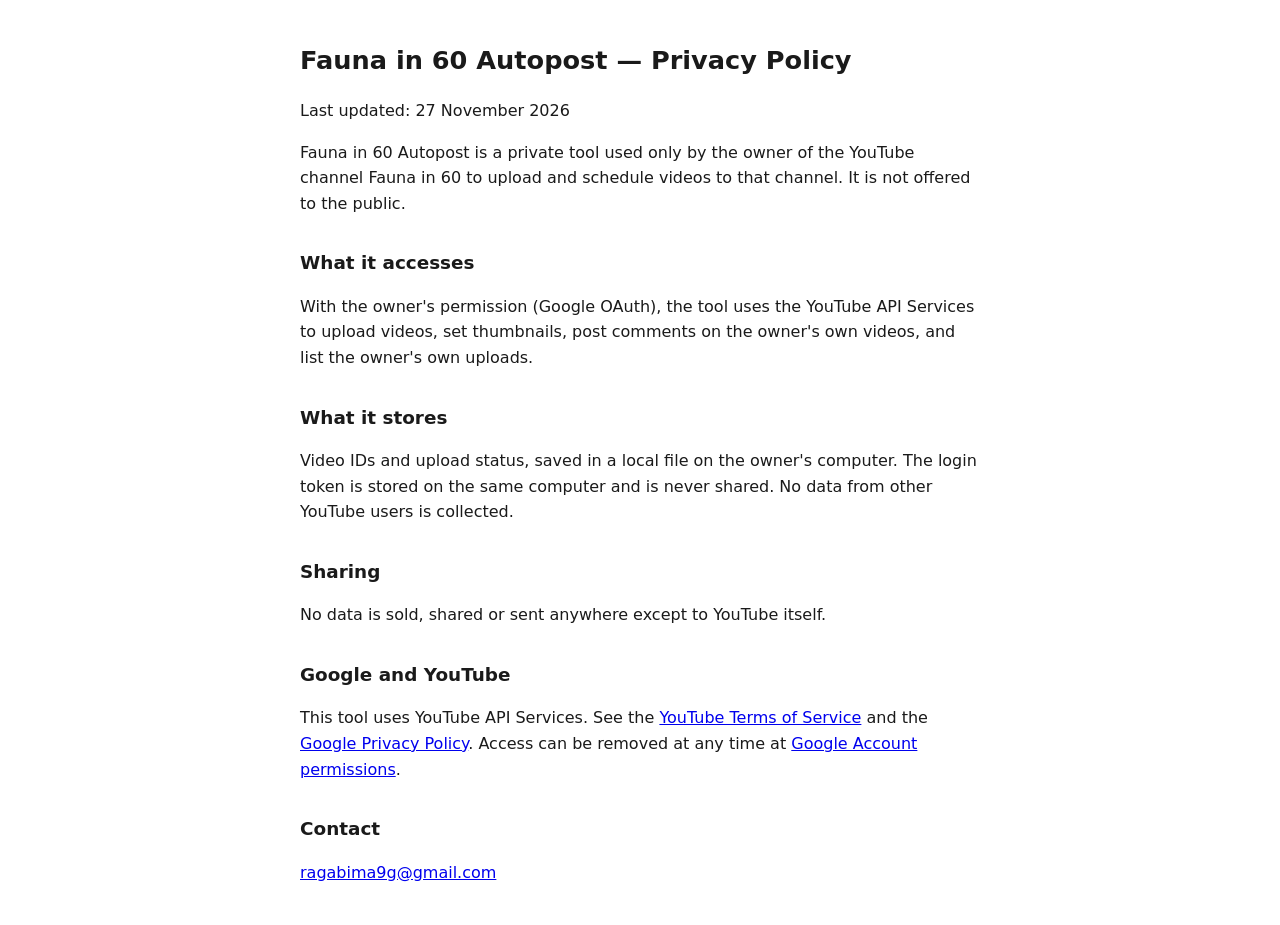
==== index.html @ 0d5406a0 "Add privacy policy page Co-Authored-By: Claude Opus 5.5 <noreply@anthropic.com>" ====
<!doctype html>
<html lang="en">
<head>
<meta charset="utf-8">
<meta name="viewport" content="width=device-width, initial-scale=1">
<title>Fauna in 60 Autopost — Privacy Policy</title>
<style>
  body { font: 16px/1.6 system-ui, sans-serif; max-width: 680px; margin: 40px auto; padding: 0 16px; color: #1a1a1a; background: #fff; }
  h1 { font-size: 1.6rem; } h2 { font-size: 1.15rem; margin-top: 2rem; }
</style>
</head>
<body>
<h1>Fauna in 60 Autopost — Privacy Policy</h1>
<p>Last updated: 27 November 2026</p>

<p>Fauna in 60 Autopost is a private tool used only by the owner of the YouTube channel
Fauna in 60 to upload and schedule videos to that channel. It is not offered to the public.</p>

<h2>What it accesses</h2>
<p>With the owner's permission (Google OAuth), the tool uses the YouTube API Services to
upload videos, set thumbnails, post comments on the owner's own videos, and list the
owner's own uploads.</p>

<h2>What it stores</h2>
<p>Video IDs and upload status, saved in a local file on the owner's computer. The login
token is stored on the same computer and is never shared. No data from other YouTube
users is collected.</p>

<h2>Sharing</h2>
<p>No data is sold, shared or sent anywhere except to YouTube itself.</p>

<h2>Google and YouTube</h2>
<p>This tool uses YouTube API Services. See the
<a href="https://www.youtube.com/t/terms">YouTube Terms of Service</a> and the
<a href="https://policies.google.com/privacy">Google Privacy Policy</a>.
Access can be removed at any time at
<a href="https://myaccount.google.com/permissions">Google Account permissions</a>.</p>

<h2>Contact</h2>
<p><a href="mailto:ragabima9g@gmail.com">ragabima9g@gmail.com</a></p>
</body>
</html>
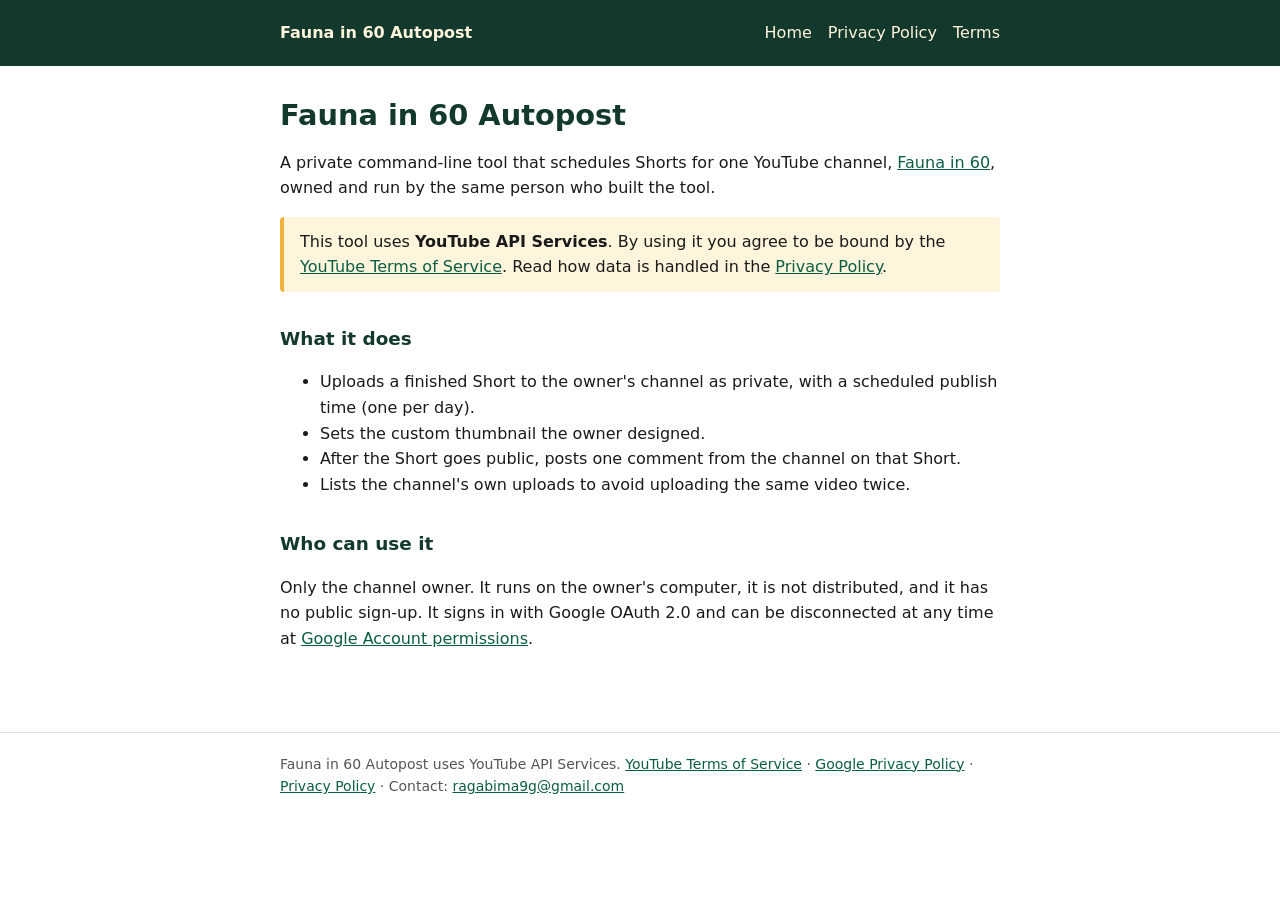
==== commit 76e0582a: "Add home and terms pages, expand privacy policy for the API audit Co-Authored-By: Claude Opus 5.5 <n" ====
--- a/index.html
+++ b/index.html
@@ -3,40 +3,30 @@
 <head>
 <meta charset="utf-8">
 <meta name="viewport" content="width=device-width, initial-scale=1">
-<title>Fauna in 60 Autopost — Privacy Policy</title>
-<style>
-  body { font: 16px/1.6 system-ui, sans-serif; max-width: 680px; margin: 40px auto; padding: 0 16px; color: #1a1a1a; background: #fff; }
-  h1 { font-size: 1.6rem; } h2 { font-size: 1.15rem; margin-top: 2rem; }
-</style>
+<title>Fauna in 60 Autopost</title>
+<link rel="stylesheet" href="style.css">
 </head>
 <body>
-<h1>Fauna in 60 Autopost — Privacy Policy</h1>
-<p>Last updated: 27 November 2026</p>
-
-<p>Fauna in 60 Autopost is a private tool used only by the owner of the YouTube channel
-Fauna in 60 to upload and schedule videos to that channel. It is not offered to the public.</p>
-
-<h2>What it accesses</h2>
-<p>With the owner's permission (Google OAuth), the tool uses the YouTube API Services to
-upload videos, set thumbnails, post comments on the owner's own videos, and list the
-owner's own uploads.</p>
-
-<h2>What it stores</h2>
-<p>Video IDs and upload status, saved in a local file on the owner's computer. The login
-token is stored on the same computer and is never shared. No data from other YouTube
-users is collected.</p>
-
-<h2>Sharing</h2>
-<p>No data is sold, shared or sent anywhere except to YouTube itself.</p>
-
-<h2>Google and YouTube</h2>
-<p>This tool uses YouTube API Services. See the
-<a href="https://www.youtube.com/t/terms">YouTube Terms of Service</a> and the
-<a href="https://policies.google.com/privacy">Google Privacy Policy</a>.
-Access can be removed at any time at
+<header><div class="wrap"><a href="./">Fauna in 60 Autopost</a><nav><a href="./">Home</a><a href="privacy.html">Privacy Policy</a><a href="terms.html">Terms</a></nav></div></header>
+<main><div class="wrap">
+<h1>Fauna in 60 Autopost</h1>
+<p>A private command-line tool that schedules Shorts for one YouTube channel,
+<a href="https://www.youtube.com/channel/UCVCgowD9F_qV2vbtXI6LJzA">Fauna in 60</a>,
+owned and run by the same person who built the tool.</p>
+<p class="note">This tool uses <strong>YouTube API Services</strong>. By using it you agree to be bound by the
+<a href="https://www.youtube.com/t/terms">YouTube Terms of Service</a>. Read how data is handled in the
+<a href="privacy.html">Privacy Policy</a>.</p>
+<h2>What it does</h2>
+<ul>
+<li>Uploads a finished Short to the owner's channel as private, with a scheduled publish time (one per day).</li>
+<li>Sets the custom thumbnail the owner designed.</li>
+<li>After the Short goes public, posts one comment from the channel on that Short.</li>
+<li>Lists the channel's own uploads to avoid uploading the same video twice.</li>
+</ul>
+<h2>Who can use it</h2>
+<p>Only the channel owner. It runs on the owner's computer, it is not distributed, and it has no
+public sign-up. It signs in with Google OAuth 2.0 and can be disconnected at any time at
 <a href="https://myaccount.google.com/permissions">Google Account permissions</a>.</p>
-
-<h2>Contact</h2>
-<p><a href="mailto:ragabima9g@gmail.com">ragabima9g@gmail.com</a></p>
-</body>
-</html>
+</div></main>
+<footer><div class="wrap">Fauna in 60 Autopost uses YouTube API Services. <a href="https://www.youtube.com/t/terms">YouTube Terms of Service</a> · <a href="https://policies.google.com/privacy">Google Privacy Policy</a> · <a href="privacy.html">Privacy Policy</a> · Contact: <a href="mailto:ragabima9g@gmail.com">ragabima9g@gmail.com</a></div></footer>
+</body></html>
--- a/style.css
+++ b/style.css
@@ -0,0 +1,15 @@
+:root { --ink:#12392B; --amber:#F2B33D; --cream:#FFF4DC; --text:#1a1a1a; --muted:#555; --bg:#fff; --line:#e6e0d2; }
+* { box-sizing: border-box; }
+body { font: 16px/1.6 system-ui, -apple-system, "Segoe UI", sans-serif; color: var(--text); background: var(--bg); margin: 0; }
+header { background: var(--ink); color: var(--cream); padding: 20px 16px; }
+header .wrap { display: flex; flex-wrap: wrap; gap: 8px 24px; align-items: center; justify-content: space-between; }
+header a { color: var(--cream); text-decoration: none; font-weight: 600; }
+header nav a { margin-left: 16px; font-weight: 500; }
+header nav a:first-child { margin-left: 0; }
+.wrap { max-width: 720px; margin: 0 auto; }
+main { padding: 32px 16px 64px; }
+h1 { font-size: 1.8rem; line-height: 1.25; margin: 0 0 8px; color: var(--ink); }
+h2 { font-size: 1.15rem; margin-top: 2rem; color: var(--ink); }
+.note { background: var(--cream); border-left: 4px solid var(--amber); padding: 12px 16px; border-radius: 4px; }
+footer { border-top: 1px solid var(--line); padding: 20px 16px; color: var(--muted); font-size: 14px; }
+a { color: #0b5d43; }
